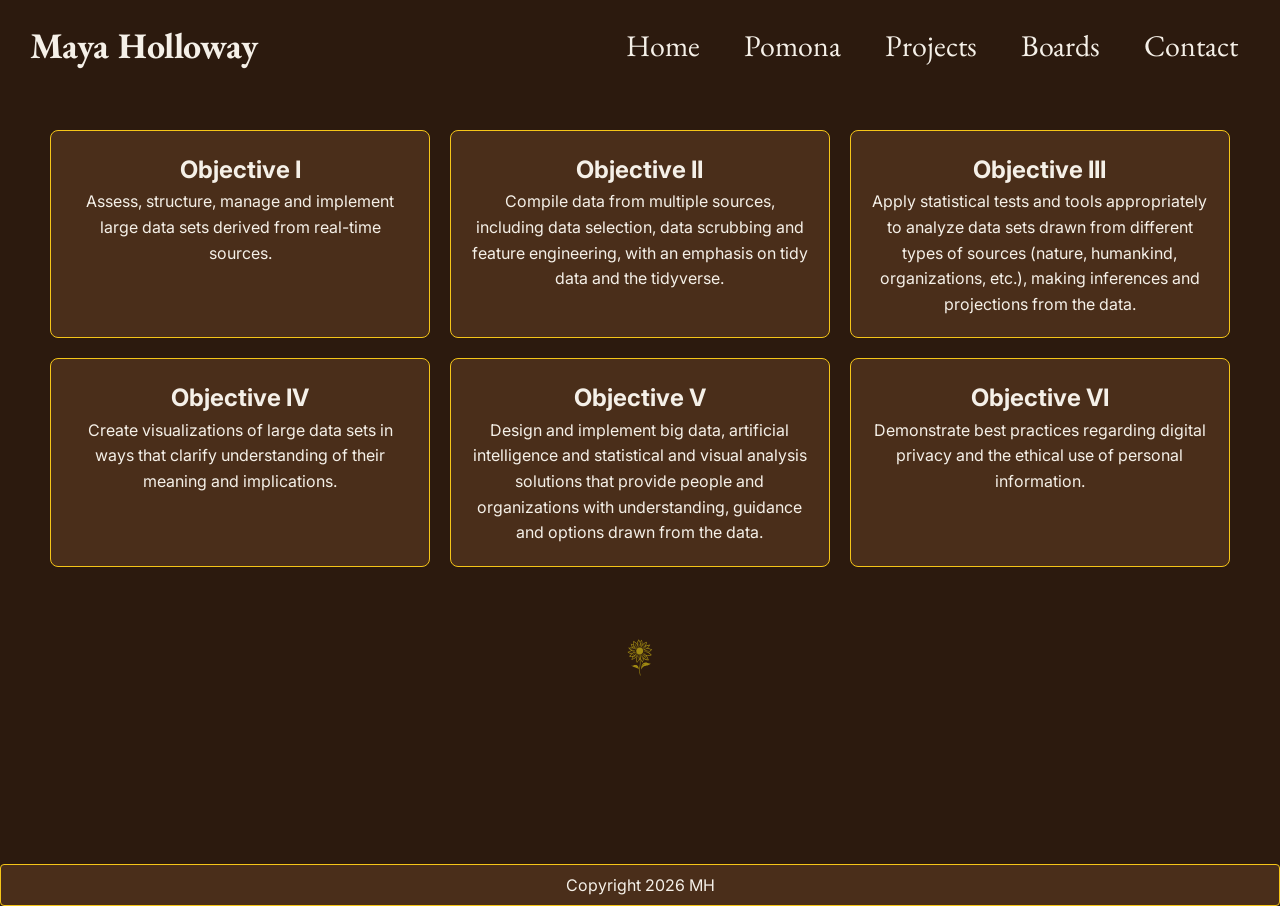
==== Boards.html @ b4acbe4c "Add files via upload" ====
<!DOCTYPE html>
<html lang="en">
<head> <!--This is my boilerplate example used to make new pages off of a consistent original.-->
    <meta charset="UTF-8">
    <meta name="viewport" content="width=device-width, initial-scale=1.0">
    <title>Maya Holloway | Boards</title> <!--Title for each new page, make sure to change this!-->
    <link rel="stylesheet" href="CSSPrime.css"> <!--Linking to an external style sheet, as all style sheets should be.-->
    <link rel="icon" type="image/x-icon" href="sunflower.ico"> <!--flavicons are neat-->
    <link rel="preconnect" href="https://fonts.googleapis.com">
    <link rel="preconnect" href="https://fonts.gstatic.com" crossorigin> <!--Fonts are important-->
    <link href="https://fonts.googleapis.com/css2?family=EB+Garamond:ital,wght@0,400..800;1,400..800&family=Inter:ital,opsz,wght@0,14..32,100..900;1,14..32,100..900&display=swap" rel="stylesheet">
</head>
<body>
<header> <!--The header is always the same for each page.-->
    <nav class="topnavbar"> <!--navigation obviously. classes make styling easier-->
        <div class="navmark">Maya Holloway</div> <!--This is the name on the left side of the navbar, make sure to change this!-->
        <ul class="navlist">
            <li><a href="index.html">Home</a></li>
            <li><a href="Pomona.html">Pomona</a></li>
            <li><a href="Projects.html">Projects</a></li>
            <li><a href="Boards.html">Boards</a></li>
            <li><a href="Contact.html">Contact</a></li>
        </ul>
    </nav>
</header>
<main>
  <div class="cardgrid">
    <a class="cards">
        <h2>Objective I</h2>
        <p>Assess, structure, manage and implement large data sets derived from real-time sources.</p>
    </a>
    <a class="cards">
        <h2>Objective II</h2>
        <p>Compile data from multiple sources, including data selection, data scrubbing and feature engineering, with an emphasis on tidy data and the tidyverse.</p>
    </a>
    <a class="cards">
        <h2>Objective III</h2>
        <p>Apply statistical tests and tools appropriately to analyze data sets drawn from different types of sources (nature, humankind, organizations, etc.), making inferences and projections from the data.</p>
    </a>
    <a class="cards">
        <h2>Objective IV</h2>
        <p>Create visualizations of large data sets in ways that clarify understanding of their meaning and implications.</p>
    </a>
    <a class="cards">
        <h2>Objective V</h2>
        <p>Design and implement big data, artificial intelligence and statistical and visual analysis solutions that provide people and organizations with understanding, guidance and options drawn from the data.</p>
    </a>
    <a class="cards">
        <h2>Objective VI</h2>
        <p>Demonstrate best practices regarding digital privacy and the ethical use of personal information.</p>
    </a>
</div>
<div class="footer-flower-wrap">
    <img src="Free-Sunflower-SVG-Cut-File.svg" alt="Sunflower" class="footer-flower">
</div>
</main>
<footer>
    Copyright 2026 MH
</footer> <!--Footer is also the same for each page, make sure to change the year!-->
</body>
</html>
---- CSSPrime.css ----
/*I despise doing things more than once. Here are all of my variables*/
:root {
  --bg-dark: #2C1A0E;
  --surface: #4A2E1A;
  --accent: #F5C518;
  --accent-hover: #C9A84C;
  --text: #F5F0E8;
  --font-heading: 'EB Garamond', serif;
  --font-body: 'Inter', sans-serif;
}
/* Reset basic margins */
* {
  margin: 0;
  padding: 0;
  box-sizing: border-box;
}

/* Background and layout configuration */
.topnavbar {
  display: flex;
  font-family: var(--font-heading);
  justify-content: space-between;
  align-items: center;
  background-color: var(--bg-dark);
  padding: 15px 30px;
  position: fixed; /* Keeps navbar stuck to the top */
  top: 0;
  height: 10vh; /* Adjusts height to 10% of viewport height */
  width: 100%;
  z-index: 1000;
}

/* Brand/Logo styling */
.navmark {
  font-family: var(--font-heading);
  color: var(--text);
  font-size: 36px;
  font-weight: bold;
}

/* Menu list configuration */
.navlist {
  list-style: none;
  display: flex;
  gap: 20px; /* Generates uniform gaps between items */
}

/* Navigation links styling */
.navlist a {
  color: var(--text);
  text-decoration: none;
  font-size: 30px;
  padding: 8px 12px;
  font-family: var(--font-heading);
  transition: background-color 0.3s ease;
}

/* Hover and active state accents */
.navlist a:hover {
  background-color: var(--accent-hover);
  color: black;
  border-radius: 4px;
}

.navlist a.active {
  background-color: var(--text);
  border-radius: 4px;
}

body {
  background-color: var(--bg-dark);
  font-family: var(--font-body);
  color: var(--text);
}
main {
  min-height: 96vh;
  padding-top: 10vh;
} /* Accounts for fixed navbar height */
.intro {
  background-color: var(--surface);
  max-width: 800px;
  text-align: center;
  margin: 0 auto 40px auto;
  padding: 30px 40px;
  border-radius: 8px;
  border-bottom: 2px solid var(--accent);
}
.intro p, .intro h1 {
  text-align: center;
  margin-bottom: 15px;
  line-height: 1.6;
}
.cards {
  text-decoration: none;
  text-align: center;
  flex-basis: calc(33.333% - 20px);
  min-height: 175px;
  background-color: var(--surface);
  color: var(--text);
  padding: 20px;
  border-radius: 8px;
  border: 1px solid var(--accent);
  line-height: 1.6;
}

.cards:hover {
  background-color: var(--accent-hover);
  color: black;
}
.cardgrid {
  display: flex;
  gap: 20px;
  justify-content: center;
  flex-wrap: wrap;
  padding: 40px;
}
footer {
  background-color: var(--surface);
  border-radius: 4px;
  border: 1px solid var(--accent);
  color: var(--text);
  padding: 10px;
  display: flex;
  justify-content: center; /* Centers elements horizontally */
  align-items: center;     /* Centers elements vertically */
  flex-wrap: wrap;         /* Allows wrapping on smaller screens */
}
.footer-flower-wrap {
  display: flex;
  justify-content: center;
  padding: 20px 0 0 0;
}
.footer-flower {
  width: 60px;
  height: 60px;
  opacity: 0.6;
  filter: invert(75%) sepia(60%) saturate(600%) hue-rotate(5deg);
}
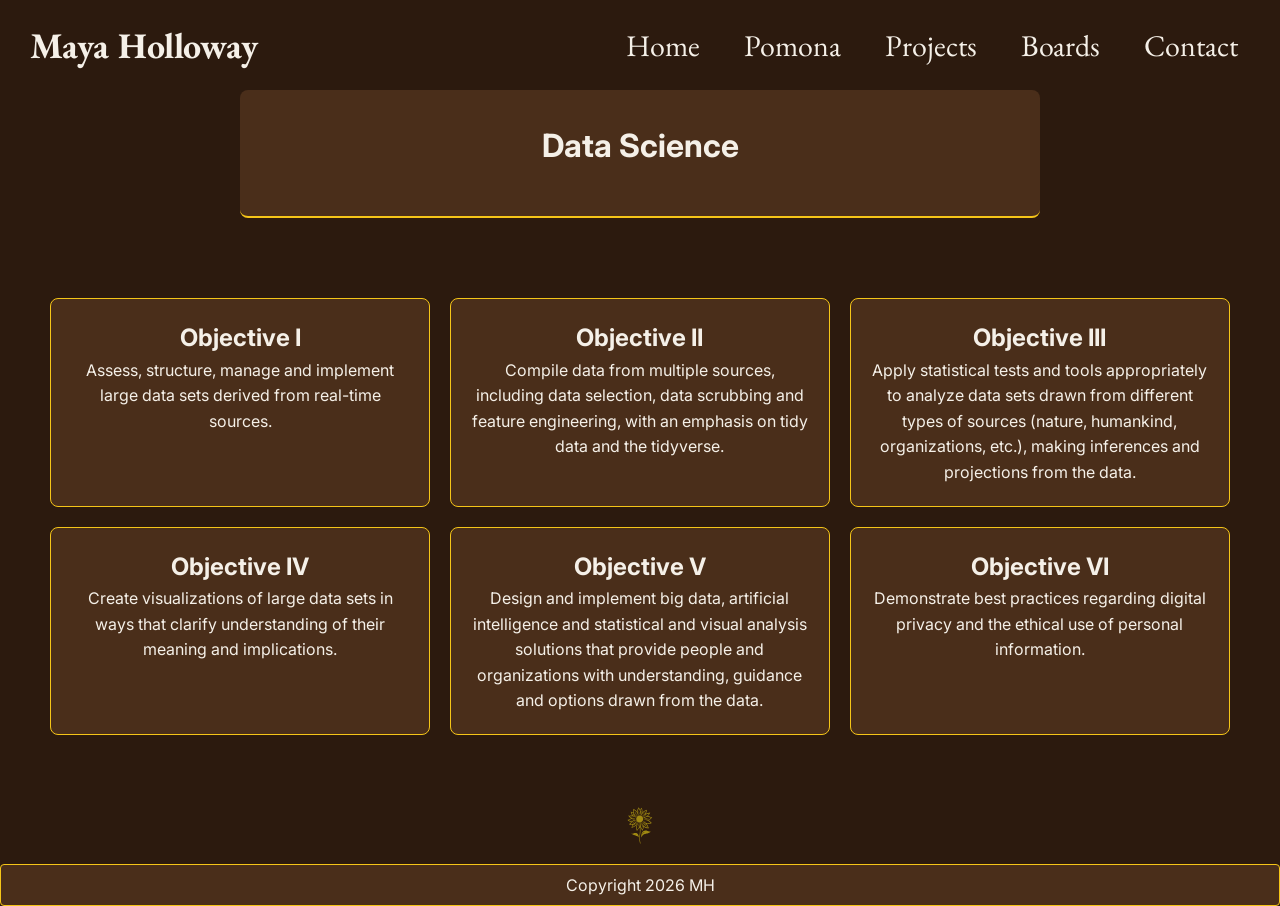
==== commit e3cfe0dc: "Add files via upload" ====
--- a/Boards.html
+++ b/Boards.html
@@ -24,6 +24,9 @@
     </nav>
 </header>
 <main>
+<div class="intro">
+    <h1>Data Science</h1>
+</div>
   <div class="cardgrid">
     <a class="cards">
         <h2>Objective I</h2>
